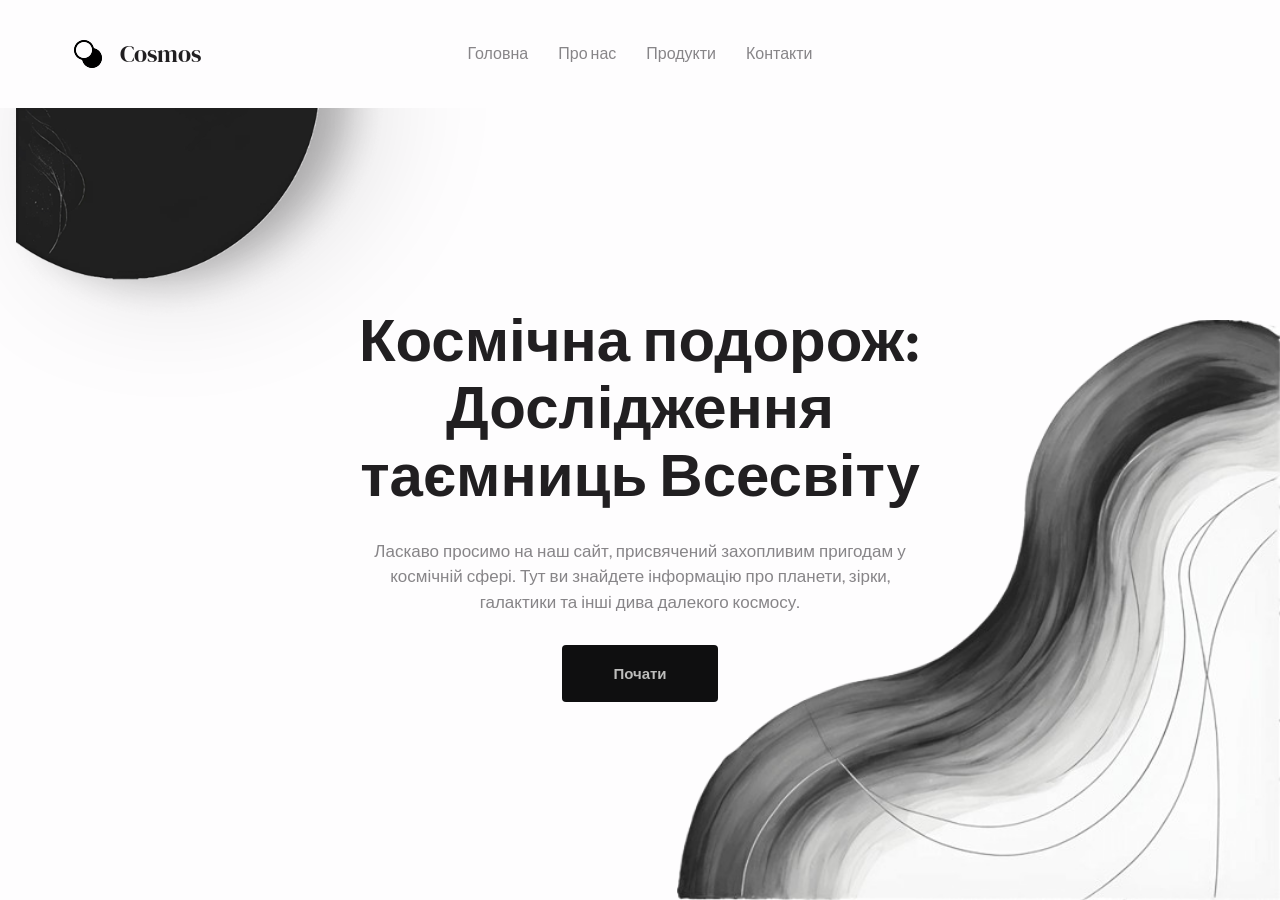
==== index.html @ 4fa39ba3 "Rename site.html to index.html" ====
<!DOCTYPE html>
<html lang="uk">
<head>
    <meta charset="UTF-8">
    <meta name="viewport" content="width=device-width, initial-scale=1.0">
    <title>Cosmos - Космічна подорож</title>
    <link href="https://fonts.googleapis.com/css2?family=DM+Serif+Display&family=Outfit:wght@600&family=Syne:wght@400;600&display=swap" rel="stylesheet">
    <link rel="stylesheet" href="style.css">
</head>
<body>

    <header class="header header-dark">
        <div class="logo">
            <img src="logo.png" alt="Cosmo Logo" class="logo-icon logo-dark"> 
            <span class="logo-text text-dark">Cosmos</span>
        </div>
        <nav class="nav">
            <ul class="nav-list">
                <li><a href="site.html">Головна</a></li>
                <li><a href="about.html">Про нас</a></li>
                <li><a href="products.html">Продукти</a></li>
                <li><a href="products.html#footer">Контакти</a></li>
            </ul>
        </nav>
    </header>

    <main class="hero">
        <div class="hero-content">
            <h1 class="hero-title">Космічна подорож:<br>Дослідження<br>таємниць Всесвіту</h1>
            <p class="hero-subtitle">Ласкаво просимо на наш сайт, присвячений захопливим пригодам у космічній сфері. Тут ви знайдете інформацію про планети, зірки, галактики та інші дива далекого космосу.</p>
            <a href="about.html" class="main-btn">Почати</a>
        </div>
        
        <div class="hero-visuals">
            <img src="boouul_block.png" alt="Декор" class="boouul-block">
            <img src="wave_shape.png" alt="Хвиля" class="wave-shape">
        </div>
    </main>

</body>
</html>
---- style.css ----
/* --- ЗМІННІ (СВІТЛА ТЕМА ЗА ЗМОВЧУВАННЯМ) --- */
:root {
    --bg-white: #FEFDFE;
    --bg-grey: #F2F2F2;
    --card-bg: #FFFFFF;
    
    --text-dark: #211F21;      /* Заголовки, лого */
    --text-mid: #454446;       /* Основний текст */
    --text-light: #878588;     /* Підписи */
    --text-very-light: #A4A2A3; /* Дрібний текст */
    
    --border-color: #D3D3D3;
    
    --logo-filter: brightness(0); /* Робить картинку лого чорною */
    
    --btn-bg: #0F0F10;
    --btn-text: #BDBDBC;
}

/* --- ЗМІННІ (ТЕМНА ТЕМА) --- */
body.dark-theme {
    --bg-white: #121212;
    --bg-grey: #1A1A1A;
    --card-bg: #1F1F1F;
    
    --text-dark: #FDFCFD;
    --text-mid: #D1CFD1;
    --text-light: #A4A2A3;
    --text-very-light: #878588;
    
    --border-color: #333333;
    
    --logo-filter: brightness(0) invert(1); /* Робить картинку лого білою */
    
    --btn-bg: #E0E0E0;
    --btn-text: #121212;
}

/* --- БАЗОВІ НАЛАШТУВАННЯ --- */
* {
    margin: 0;
    padding: 0;
    box-sizing: border-box;
}

html { scroll-behavior: smooth; }

body {
    font-family: 'Syne', sans-serif;
    background-color: var(--bg-white);
    color: var(--text-mid);
    min-height: 100vh;
    display: flex;
    flex-direction: column;
    overflow-x: hidden;
    line-height: 1.5;
    transition: background-color 0.3s ease, color 0.3s ease;
}

a { text-decoration: none; color: inherit; transition: color 0.3s ease; }
a:hover { color: var(--text-dark); }
ul { list-style: none; }
img { max-width: 100%; height: auto; display: block; }
h1, h2, h3, h4, h5, h6 { font-family: 'Outfit', sans-serif; color: var(--text-dark); transition: color 0.3s ease; }

.container { max-width: 1200px; margin: 0 auto; padding: 0 20px; }

/* --- ШАПКА --- */
.header {
    display: flex;
    align-items: center;
    justify-content: space-between; /* Лого зліва, кнопка справа */
    padding: 30px 5%; 
    width: 100%;
    z-index: 10;
    position: relative;
    background-color: var(--bg-white);
    transition: background-color 0.3s ease;
}

.logo { display: flex; align-items: center; gap: 8px; }
.logo-icon { width: 48px; height: 48px; object-fit: contain; filter: var(--logo-filter); transition: filter 0.3s ease; }
.logo-text { font-family: 'DM Serif Display', serif; font-size: 24px; color: var(--text-dark); transition: color 0.3s ease; }

.nav { position: absolute; left: 50%; transform: translateX(-50%); }
.nav-list { display: flex; gap: 30px; }
.nav-list a { font-size: 16px; color: var(--text-light); }
.nav-list a:hover { color: var(--text-dark); }

/* --- КНОПКА ТЕМИ ТА АНІМАЦІЯ --- */
.theme-btn {
    background: transparent;
    border: 1px solid var(--border-color);
    border-radius: 50%;
    width: 44px;
    height: 44px;
    cursor: pointer;
    display: flex;
    align-items: center;
    justify-content: center;
    font-size: 20px;
    color: var(--text-dark);
    position: relative;
    transition: transform 0.3s, border-color 0.3s, background-color 0.3s;
}
.theme-btn:hover { transform: scale(1.1); background-color: var(--bg-grey); }

/* Анімація "Зірочка вилітає" */
.theme-btn::after {
    content: '✨';
    position: absolute;
    font-size: 16px;
    opacity: 0;
    pointer-events: none;
}
.theme-btn.animate-star::after {
    animation: starFly 0.6s ease-out forwards;
}

@keyframes starFly {
    0% { transform: translate(0, 0) scale(0.5); opacity: 1; }
    30% { opacity: 1; }
    100% { transform: translate(30px, -30px) scale(1.5) rotate(45deg); opacity: 0; }
}

/* --- ГОЛОВНА (HERO) --- */
.hero {
    flex: 1;
    display: flex;
    justify-content: center;
    align-items: center;
    text-align: center;
    padding: 80px 20px;
    position: relative; 
    width: 100%;
}
.hero-content { max-width: 656px; display: flex; flex-direction: column; align-items: center; gap: 30px; position: relative; z-index: 5; }
.hero-title { font-weight: 600; font-size: 60px; line-height: 1.13; color: var(--text-dark); }
.hero-subtitle { font-size: 17px; line-height: 1.5; color: var(--text-light); max-width: 552px; }

.main-btn {
    display: inline-flex; justify-content: center; align-items: center;
    width: 156px; height: 57px; border-radius: 4px; font-weight: 600; font-size: 15px;
    background-color: var(--btn-bg); color: var(--btn-text);
    transition: opacity 0.3s ease, background-color 0.3s ease, color 0.3s ease;
}
.main-btn:hover { opacity: 0.8; }

.hero-visuals { position: absolute; top: 0; left: 0; width: 100%; height: 100%; z-index: 1; pointer-events: none; }
.boouul-block { position: absolute; width: 396px; top: -120px; left: 0; filter: drop-shadow(40px 0px 61px rgba(0, 0, 0, 0.15)); }
.wave-shape { position: absolute; width: 603px; bottom: 0; right: 0; }

/* Зробимо картинки трохи приглушеними у темній темі, щоб не били по очах */
body.dark-theme .boouul-block, body.dark-theme .wave-shape { filter: opacity(0.3) grayscale(0.5); }

/* --- СЕКЦІЇ ТА ФОНИ --- */
.section-white { background-color: var(--bg-white); }
.section-grey { background-color: var(--bg-grey); }

/* --- ПРО ГАЛУЗЬ --- */
.industry-section { padding: 80px 20px; display: flex; flex-direction: column; align-items: center; }
.section-title { font-size: 42px; font-weight: 600; margin-bottom: 20px; text-align: center; }
.section-subtitle { font-size: 17px; color: var(--text-light); text-align: center; max-width: 600px; margin-bottom: 60px; }

.cards-container { display: flex; gap: 30px; justify-content: center; flex-wrap: wrap; }
.info-card { width: 365px; border: 1px solid var(--border-color); background-color: var(--card-bg); display: flex; flex-direction: column; align-items: center; text-align: center; padding: 50px 35px 35px; transition: transform 0.3s ease, background-color 0.3s ease, border-color 0.3s; }
.info-card:hover { transform: translateY(-5px); }
.card-icon-wrap { width: 55px; height: 55px; background-color: var(--text-dark); border-radius: 50%; display: flex; justify-content: center; align-items: center; margin-bottom: 30px; color: var(--bg-white); font-family: 'Outfit', sans-serif; font-size: 20px; font-weight: 600; transition: background-color 0.3s, color 0.3s; }
.info-card h3 { font-size: 30px; margin-bottom: 5px; }
.card-sub { font-size: 16px; color: var(--text-light); margin-bottom: 20px; display: block; }

/* --- ПОДОРОЖ --- */
.journey-section { padding: 80px 20px; display: flex; justify-content: center; }
.journey-container { display: flex; align-items: center; gap: 60px; max-width: 900px; }
.journey-image img { width: 360px; height: 364px; object-fit: cover; border-radius: 11px; }
.journey-content { display: flex; flex-direction: column; gap: 20px; max-width: 460px; }
.journey-title { font-size: 42px; }
.journey-text { font-size: 17px; }
.journey-actions { display: flex; align-items: center; gap: 25px; margin-top: 10px; }
.btn-text { font-size: 17px; color: var(--text-mid); font-weight: 600; transition: color 0.3s; }
.btn-text:hover { color: var(--text-dark); }

/* --- ПРОДУКТИ (СІТКА) --- */
.section { padding: 100px 0; }
.grid-3-cols { display: grid; grid-template-columns: repeat(auto-fit, minmax(320px, 1fr)); gap: 30px; }

.card { background-color: var(--card-bg); border-radius: 4px; transition: transform 0.3s ease, box-shadow 0.3s ease, background-color 0.3s ease, border-color 0.3s ease; }
.card:hover { transform: translateY(-5px); }
.border-card { border: 1px solid var(--border-color); padding: 40px 30px; }
.flat-card { padding: 40px 30px; box-shadow: 0 4px 20px rgba(0,0,0,0.03); }

body.dark-theme .flat-card { box-shadow: 0 4px 20px rgba(0,0,0,0.3); } /* Тінь для темної теми */

.card-title { font-size: 24px; font-weight: 600; margin-bottom: 15px; }
.card-text { font-size: 16px; color: var(--text-light); margin-bottom: 25px; }
.text-center { text-align: center; }
.card-sub-text { font-size: 15px; color: var(--text-light); }
.card-footer-flex { display: flex; justify-content: space-between; font-size: 14px; color: var(--text-very-light); margin-top: 20px; }
.px-20 { padding: 0 20px; }

/* BENTO GRID */
.bento-grid { display: grid; grid-template-columns: 1fr 1.2fr 1fr; gap: 20px; }
.bento-col { display: flex; flex-direction: column; gap: 20px; }
.bento-center .center-large { height: 100%; display: flex; flex-direction: column; justify-content: center; }
.small-pad { padding: 25px; }
.card-top-tags { display: flex; justify-content: space-between; font-size: 13px; color: var(--text-light); margin-bottom: 20px; }
.light-tag { color: var(--text-very-light); }
.mb-5 { margin-bottom: 5px; }
.mb-15 { margin-bottom: 15px; }
.mb-30 { margin-bottom: 30px; }

/* КОЛА ДЛЯ КАРТИНОК */
.card-image { margin: 0 auto 30px auto; border-radius: 50%; overflow: hidden; background-color: var(--bg-grey); transition: background-color 0.3s ease; }
.card-image img { width: 100%; height: 100%; object-fit: cover; }
.card-image.normal { width: 180px; height: 180px; }
.card-image.large { width: 220px; height: 220px; }
.card-image.hero-circle { width: 280px; height: 280px; }

/* --- ФУТЕР --- */
.footer { background-color: var(--bg-grey); padding: 80px 0; margin-top: auto; transition: background-color 0.3s ease; }
.footer-container { display: flex; align-items: flex-start; justify-content: center; gap: 100px; }
.footer-logo { width: 96px; height: 96px; position: relative; }
.logo-circles { position: relative; width: 60px; height: 60px; top: 10px; }
.circle { width: 40px; height: 40px; border-radius: 50%; position: absolute; transition: border-color 0.3s, background-color 0.3s; }
.circle-light { border: 3px solid var(--text-dark); background: var(--bg-white); top: 0; left: 0; z-index: 2; }
.circle-dark { background: var(--text-dark); top: 15px; left: 15px; z-index: 1; }
.footer-links-group { display: flex; gap: 80px; }
.footer-col { display: flex; flex-direction: column; gap: 20px; }
.footer-title { font-size: 16px; font-weight: 600; color: var(--text-light); margin-bottom: 10px; }
.footer-list { display: flex; flex-direction: column; gap: 15px; }
.footer-list li a { font-size: 15px; color: var(--text-light); }
.footer-list li a:hover { color: var(--text-dark); }

/* --- АДАПТИВНІСТЬ --- */
@media (max-width: 992px) {
    .bento-grid { grid-template-columns: 1fr; }
    .footer-container { flex-direction: column; align-items: center; gap: 50px; }
    .footer-links-group { flex-direction: column; text-align: center; gap: 40px; }
    .journey-container { flex-direction: column; text-align: center; }
    .journey-actions { justify-content: center; }
    .nav { position: static; transform: none; margin: 0 auto; }
    .header { flex-wrap: wrap; gap: 20px; justify-content: center; }
    .theme-btn { position: absolute; right: 5%; top: 30px; }
}
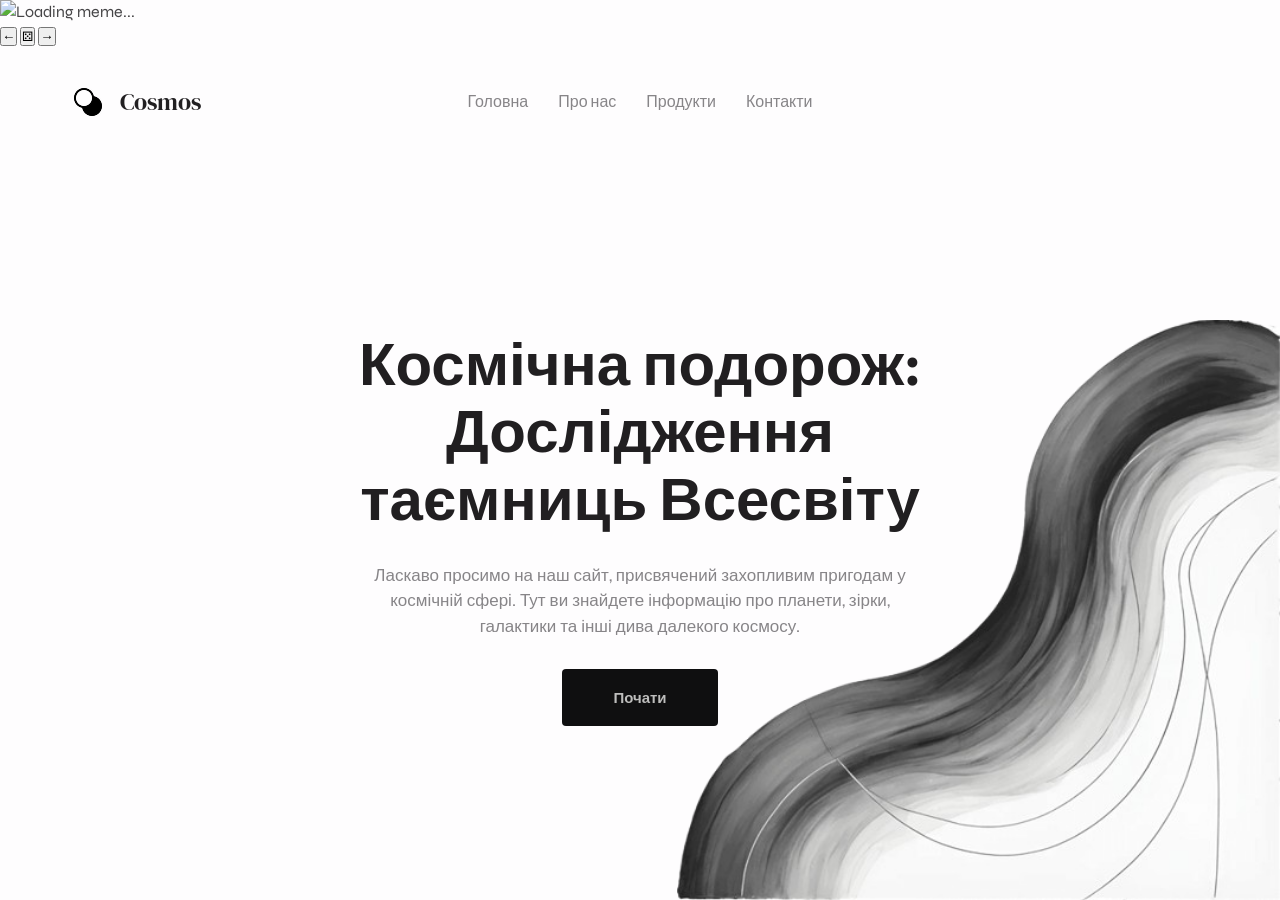
==== commit c4636016: "Add meme player to index.html" ====
--- a/index.html
+++ b/index.html
@@ -9,6 +9,18 @@
 </head>
 <body>
 
+    <div id="meme-player" class="meme-glass-player">
+    <div class="meme-container">
+        <img id="meme-image" src="" alt="Loading meme..." class="meme-img">
+        <div class="meme-overlay"></div>
+    </div>
+    <div class="meme-controls">
+        <button onclick="prevMeme()" class="meme-btn" title="Previous">←</button>
+        <button onclick="randomMeme()" class="meme-btn" title="Random">⚄</button>
+        <button onclick="nextMeme()" class="meme-btn" title="Next">→</button>
+    </div>
+</div>
+    
     <header class="header header-dark">
         <div class="logo">
             <img src="logo.png" alt="Cosmo Logo" class="logo-icon logo-dark"> 
@@ -16,7 +28,7 @@
         </div>
         <nav class="nav">
             <ul class="nav-list">
-                <li><a href="site.html">Головна</a></li>
+                <li><a href="index.html">Головна</a></li>
                 <li><a href="about.html">Про нас</a></li>
                 <li><a href="products.html">Продукти</a></li>
                 <li><a href="products.html#footer">Контакти</a></li>
@@ -32,7 +44,6 @@
         </div>
         
         <div class="hero-visuals">
-            <img src="boouul_block.png" alt="Декор" class="boouul-block">
             <img src="wave_shape.png" alt="Хвиля" class="wave-shape">
         </div>
     </main>
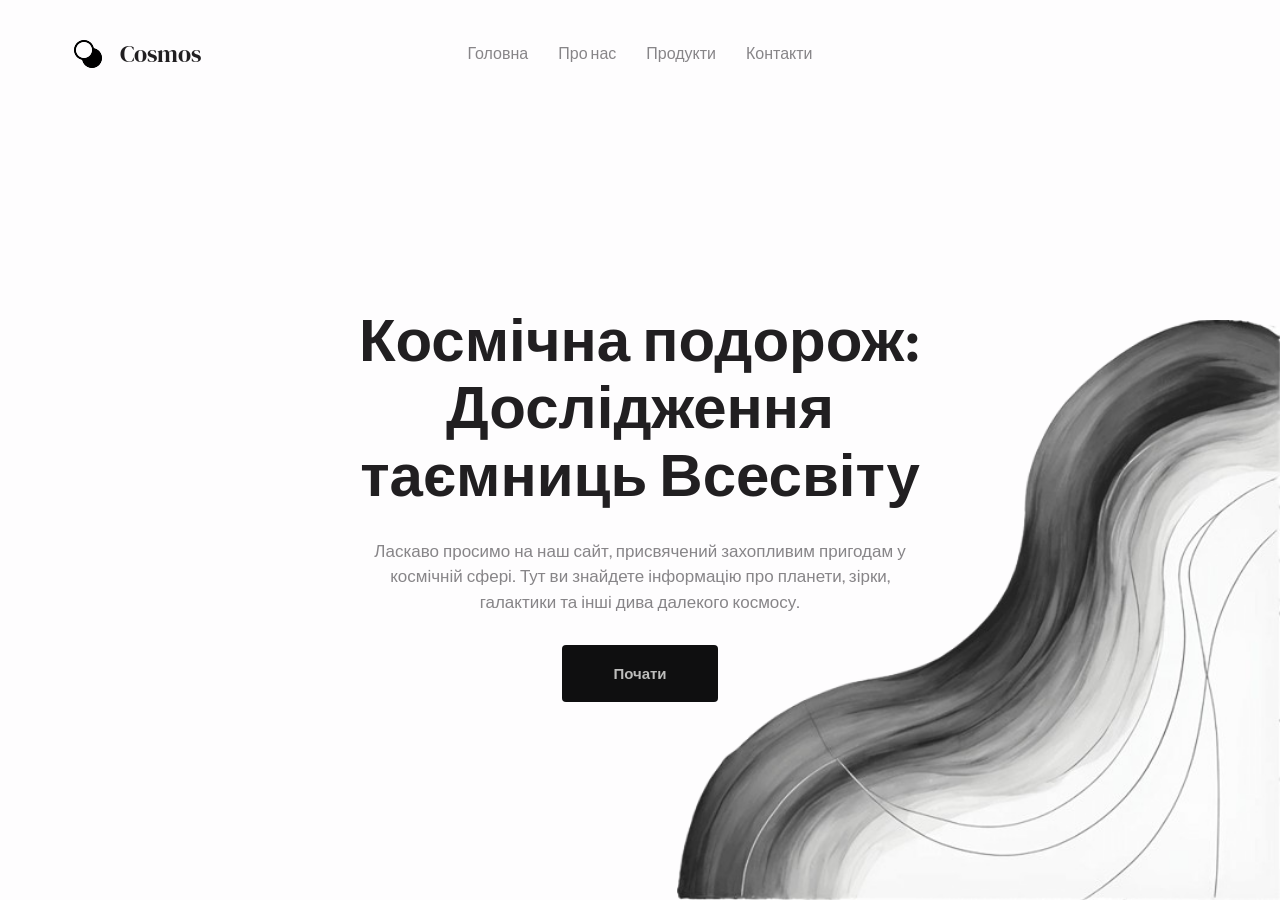
==== commit ae4a41ac: "Update index.html" ====
--- a/index.html
+++ b/index.html
@@ -8,18 +8,6 @@
     <link rel="stylesheet" href="style.css">
 </head>
 <body>
-
-    <div id="meme-player" class="meme-glass-player">
-    <div class="meme-container">
-        <img id="meme-image" src="" alt="Loading meme..." class="meme-img">
-        <div class="meme-overlay"></div>
-    </div>
-    <div class="meme-controls">
-        <button onclick="prevMeme()" class="meme-btn" title="Previous">←</button>
-        <button onclick="randomMeme()" class="meme-btn" title="Random">⚄</button>
-        <button onclick="nextMeme()" class="meme-btn" title="Next">→</button>
-    </div>
-</div>
     
     <header class="header header-dark">
         <div class="logo">
--- a/style.css
+++ b/style.css
@@ -16,6 +16,72 @@
     --btn-bg: #0F0F10;
     --btn-text: #BDBDBC;
 }
+
+
+.meme-glass-player {
+    position: fixed;
+    bottom: 30px;
+    left: 30px;
+    width: 220px;
+    background: rgba(255, 255, 255, 0.05);
+    backdrop-filter: blur(12px) saturate(180%);
+    -webkit-backdrop-filter: blur(12px) saturate(180%);
+    border: 1px solid rgba(255, 255, 255, 0.1);
+    border-radius: 20px;
+    padding: 15px;
+    box-shadow: 0 8px 32px 0 rgba(0, 0, 0, 0.3);
+    z-index: 9999;
+    transition: transform 0.3s ease, opacity 0.3s ease;
+    display: flex;
+    flex-direction: column;
+    gap: 12px;
+}
+
+.meme-container {
+    position: relative;
+    width: 100%;
+    height: 180px;
+    border-radius: 12px;
+    overflow: hidden;
+    background: #000;
+}
+
+.meme-img {
+    width: 100%;
+    height: 100%;
+    object-fit: cover;
+    transition: opacity 0.4s ease-in-out;
+}
+
+.meme-controls {
+    display: flex;
+    justify-content: space-between;
+    gap: 8px;
+}
+
+.meme-btn {
+    background: rgba(255, 255, 255, 0.1);
+    border: 1px solid rgba(255, 255, 255, 0.1);
+    color: var(--text-dark);
+    padding: 8px;
+    border-radius: 10px;
+    cursor: pointer;
+    flex: 1;
+    font-size: 14px;
+    transition: background 0.2s;
+}
+
+.meme-btn:hover {
+    background: rgba(255, 255, 255, 0.2);
+}
+
+/* Ensure visibility in Dark Theme */
+body.dark-theme .meme-glass-player {
+    background: rgba(0, 0, 0, 0.2);
+    border: 1px solid rgba(255, 255, 255, 0.05);
+}
+
+
 
 /* --- ЗМІННІ (ТЕМНА ТЕМА) --- */
 body.dark-theme {
@@ -241,4 +307,4 @@
     .nav { position: static; transform: none; margin: 0 auto; }
     .header { flex-wrap: wrap; gap: 20px; justify-content: center; }
     .theme-btn { position: absolute; right: 5%; top: 30px; }
-}+}
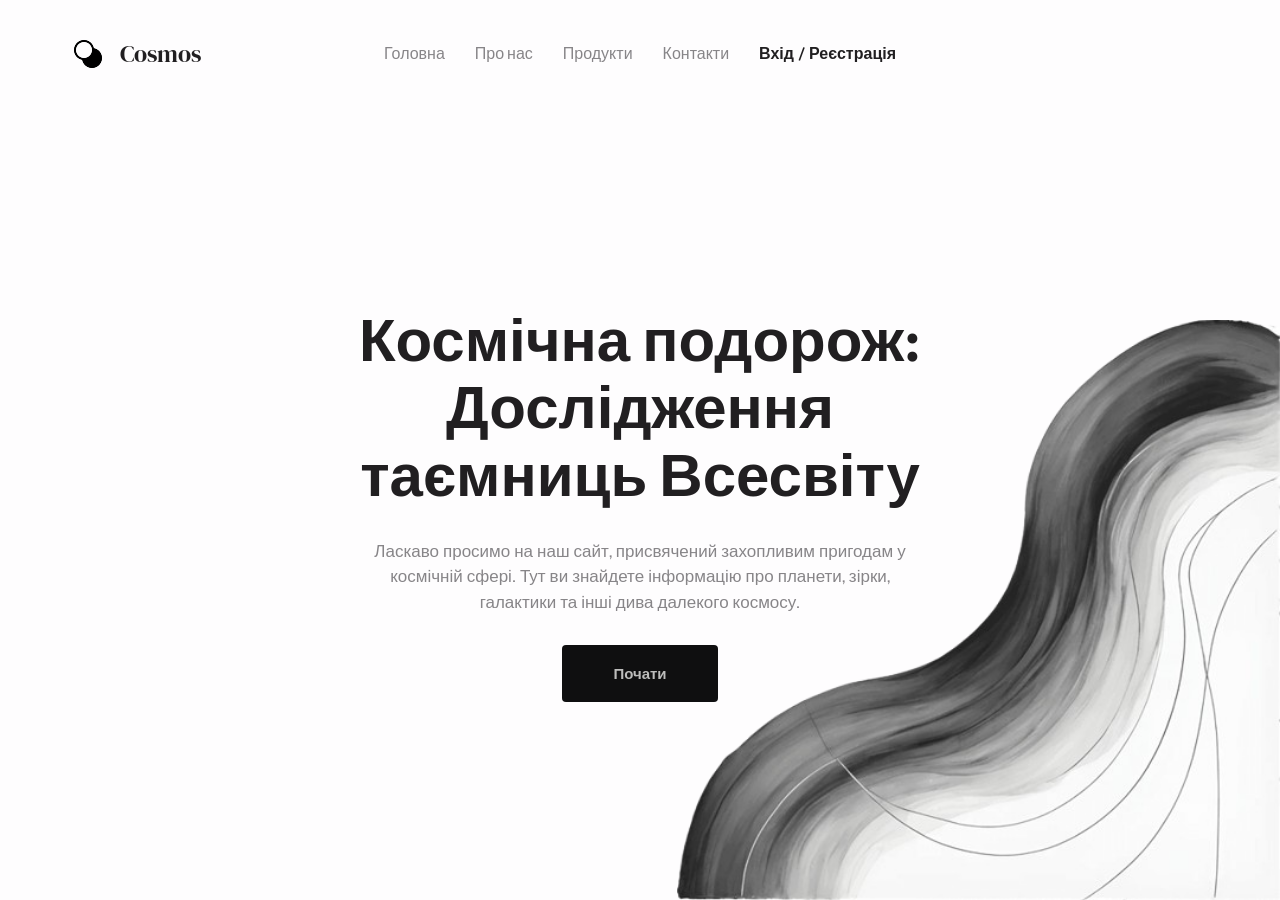
==== commit 88d595b2: "Update index.html" ====
--- a/index.html
+++ b/index.html
@@ -14,14 +14,15 @@
             <img src="logo.png" alt="Cosmo Logo" class="logo-icon logo-dark"> 
             <span class="logo-text text-dark">Cosmos</span>
         </div>
-        <nav class="nav">
-            <ul class="nav-list">
-                <li><a href="index.html">Головна</a></li>
-                <li><a href="about.html">Про нас</a></li>
-                <li><a href="products.html">Продукти</a></li>
-                <li><a href="products.html#footer">Контакти</a></li>
-            </ul>
-        </nav>
+         <nav class="nav">
+    <ul class="nav-list">
+        <li><a href="index.html">Головна</a></li>
+        <li><a href="about.html">Про нас</a></li>
+        <li><a href="products.html">Продукти</a></li>
+        <li><a href="products.html#footer">Контакти</a></li>
+        <li><a href="auth.html" style="font-weight: 600; color: var(--text-dark);">Вхід / Реєстрація</a></li>
+    </ul>
+</nav>
     </header>
 
     <main class="hero">
--- a/style.css
+++ b/style.css
@@ -16,72 +16,6 @@
     --btn-bg: #0F0F10;
     --btn-text: #BDBDBC;
 }
-
-
-.meme-glass-player {
-    position: fixed;
-    bottom: 30px;
-    left: 30px;
-    width: 220px;
-    background: rgba(255, 255, 255, 0.05);
-    backdrop-filter: blur(12px) saturate(180%);
-    -webkit-backdrop-filter: blur(12px) saturate(180%);
-    border: 1px solid rgba(255, 255, 255, 0.1);
-    border-radius: 20px;
-    padding: 15px;
-    box-shadow: 0 8px 32px 0 rgba(0, 0, 0, 0.3);
-    z-index: 9999;
-    transition: transform 0.3s ease, opacity 0.3s ease;
-    display: flex;
-    flex-direction: column;
-    gap: 12px;
-}
-
-.meme-container {
-    position: relative;
-    width: 100%;
-    height: 180px;
-    border-radius: 12px;
-    overflow: hidden;
-    background: #000;
-}
-
-.meme-img {
-    width: 100%;
-    height: 100%;
-    object-fit: cover;
-    transition: opacity 0.4s ease-in-out;
-}
-
-.meme-controls {
-    display: flex;
-    justify-content: space-between;
-    gap: 8px;
-}
-
-.meme-btn {
-    background: rgba(255, 255, 255, 0.1);
-    border: 1px solid rgba(255, 255, 255, 0.1);
-    color: var(--text-dark);
-    padding: 8px;
-    border-radius: 10px;
-    cursor: pointer;
-    flex: 1;
-    font-size: 14px;
-    transition: background 0.2s;
-}
-
-.meme-btn:hover {
-    background: rgba(255, 255, 255, 0.2);
-}
-
-/* Ensure visibility in Dark Theme */
-body.dark-theme .meme-glass-player {
-    background: rgba(0, 0, 0, 0.2);
-    border: 1px solid rgba(255, 255, 255, 0.05);
-}
-
-
 
 /* --- ЗМІННІ (ТЕМНА ТЕМА) --- */
 body.dark-theme {
